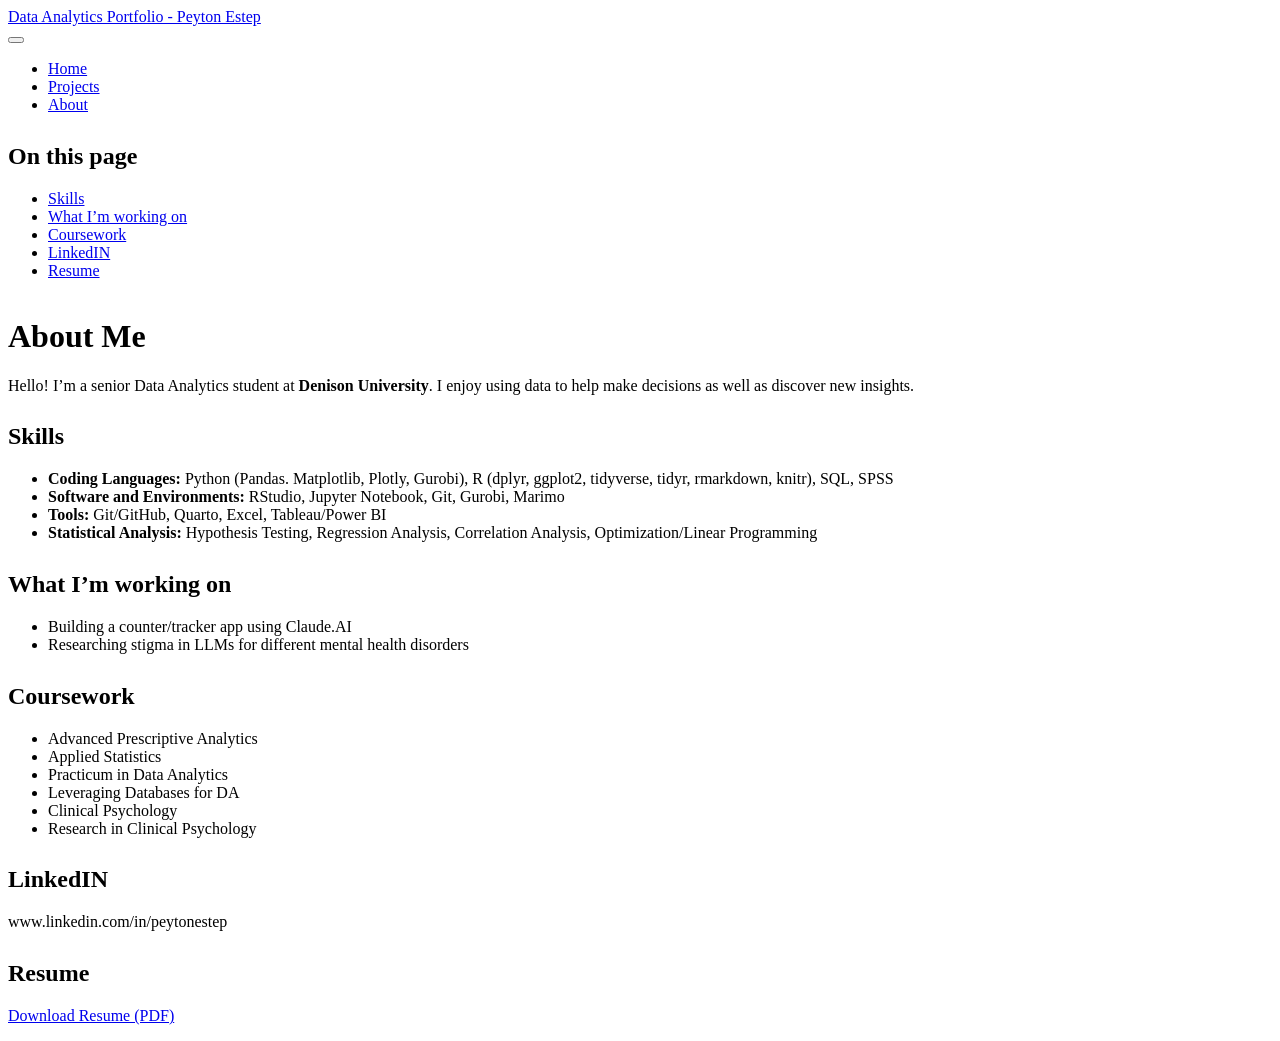
==== about.html @ 3075b3eb "Add files via upload" ====
<!DOCTYPE html>
<html xmlns="http://www.w3.org/1999/xhtml" lang="en" xml:lang="en"><head>

<meta charset="utf-8">
<meta name="generator" content="quarto-1.9.35">

<meta name="viewport" content="width=device-width, initial-scale=1.0, user-scalable=yes">


<title>About Me – Data Analytics Portfolio - Peyton Estep</title>
<style>
/* Default styles provided by pandoc.
** See https://pandoc.org/MANUAL.html#variables-for-html for config info.
*/
code{white-space: pre-wrap;}
span.smallcaps{font-variant: small-caps;}
div.columns{display: flex; gap: min(4vw, 1.5em);}
div.column{flex: auto; overflow-x: auto;}
div.hanging-indent{margin-left: 1.5em; text-indent: -1.5em;}
ul.task-list{list-style: none;}
ul.task-list li input[type="checkbox"] {
  width: 0.8em;
  margin: 0 0.8em 0.2em -1em; /* quarto-specific, see https://github.com/quarto-dev/quarto-cli/issues/4556 */ 
  vertical-align: middle;
}
</style>


<script src="site_libs/quarto-nav/quarto-nav.js"></script>
<script src="site_libs/quarto-nav/headroom.min.js"></script>
<script src="site_libs/clipboard/clipboard.min.js"></script>
<script src="site_libs/quarto-search/autocomplete.umd.js"></script>
<script src="site_libs/quarto-search/fuse.min.js"></script>
<script src="site_libs/quarto-search/quarto-search.js"></script>
<meta name="quarto:offset" content="./">
<script src="site_libs/quarto-html/quarto.js" type="module"></script>
<script src="site_libs/quarto-html/tabsets/tabsets.js" type="module"></script>
<script src="site_libs/quarto-html/popper.min.js"></script>
<script src="site_libs/quarto-html/tippy.umd.min.js"></script>
<script src="site_libs/quarto-html/anchor.min.js"></script>
<link href="site_libs/quarto-html/tippy.css" rel="stylesheet">
<link href="site_libs/quarto-html/quarto-syntax-highlighting-46f66b053e56abd73bb6e954d61a315b.css" rel="stylesheet" id="quarto-text-highlighting-styles">
<script src="site_libs/bootstrap/bootstrap.min.js"></script>
<link href="site_libs/bootstrap/bootstrap-icons.css" rel="stylesheet">
<link href="site_libs/bootstrap/bootstrap-a0f9fd0d421825b736dc1bbcbcba2219.min.css" rel="stylesheet" append-hash="true" id="quarto-bootstrap" data-mode="light">
<script id="quarto-search-options" type="application/json">{
  "location": "navbar",
  "copy-button": false,
  "collapse-after": 3,
  "panel-placement": "end",
  "type": "overlay",
  "limit": 50,
  "keyboard-shortcut": [
    "f",
    "/",
    "s"
  ],
  "show-item-context": false,
  "language": {
    "search-no-results-text": "No results",
    "search-matching-documents-text": "matching documents",
    "search-copy-link-title": "Copy link to search",
    "search-hide-matches-text": "Hide additional matches",
    "search-more-match-text": "more match in this document",
    "search-more-matches-text": "more matches in this document",
    "search-clear-button-title": "Clear",
    "search-text-placeholder": "",
    "search-detached-cancel-button-title": "Cancel",
    "search-submit-button-title": "Submit",
    "search-label": "Search"
  }
}</script>


<link rel="stylesheet" href="styles.css">
</head>

<body class="nav-fixed quarto-light">

<div id="quarto-search-results"></div>
  <header id="quarto-header" class="headroom fixed-top">
    <nav class="navbar navbar-expand-lg " data-bs-theme="dark">
      <div class="navbar-container container-fluid">
      <div class="navbar-brand-container mx-auto">
    <a class="navbar-brand" href="./index.html">
    <span class="navbar-title">Data Analytics Portfolio - Peyton Estep</span>
    </a>
  </div>
            <div id="quarto-search" class="" title="Search"></div>
          <button class="navbar-toggler" type="button" data-bs-toggle="collapse" data-bs-target="#navbarCollapse" aria-controls="navbarCollapse" role="menu" aria-expanded="false" aria-label="Toggle navigation" onclick="if (window.quartoToggleHeadroom) { window.quartoToggleHeadroom(); }">
  <span class="navbar-toggler-icon"></span>
</button>
          <div class="collapse navbar-collapse" id="navbarCollapse">
            <ul class="navbar-nav navbar-nav-scroll me-auto">
  <li class="nav-item">
    <a class="nav-link" href="./index.html"> 
<span class="menu-text">Home</span></a>
  </li>  
  <li class="nav-item">
    <a class="nav-link" href="./projects.html"> 
<span class="menu-text">Projects</span></a>
  </li>  
  <li class="nav-item">
    <a class="nav-link active" href="./about.html" aria-current="page"> 
<span class="menu-text">About</span></a>
  </li>  
</ul>
          </div> <!-- /navcollapse -->
            <div class="quarto-navbar-tools">
</div>
      </div> <!-- /container-fluid -->
    </nav>
</header>
<!-- content -->
<div id="quarto-content" class="quarto-container page-columns page-rows-contents page-layout-article page-navbar">
<!-- sidebar -->
<!-- margin-sidebar -->
    <div id="quarto-margin-sidebar" class="sidebar margin-sidebar">
        <nav id="TOC" role="doc-toc" class="toc-active">
    <h2 id="toc-title">On this page</h2>
   
  <ul>
  <li><a href="#skills" id="toc-skills" class="nav-link active" data-scroll-target="#skills">Skills</a></li>
  <li><a href="#what-im-working-on" id="toc-what-im-working-on" class="nav-link" data-scroll-target="#what-im-working-on">What I’m working on</a></li>
  <li><a href="#coursework" id="toc-coursework" class="nav-link" data-scroll-target="#coursework">Coursework</a></li>
  <li><a href="#linkedin" id="toc-linkedin" class="nav-link" data-scroll-target="#linkedin">LinkedIN</a></li>
  <li><a href="#resume" id="toc-resume" class="nav-link" data-scroll-target="#resume">Resume</a></li>
  </ul>
</nav>
    </div>
<!-- main -->
<main class="content" id="quarto-document-content">

<header id="title-block-header" class="quarto-title-block default">
<div class="quarto-title">
<h1 class="title">About Me</h1>
</div>



<div class="quarto-title-meta">

    
  
    
  </div>
  


</header>


<p>Hello! I’m a senior Data Analytics student at <strong>Denison University</strong>. I enjoy using data to help make decisions as well as discover new insights.</p>
<section id="skills" class="level2">
<h2 class="anchored" data-anchor-id="skills">Skills</h2>
<ul>
<li><strong>Coding Languages:</strong> Python (Pandas. Matplotlib, Plotly, Gurobi), R (dplyr, ggplot2, tidyverse, tidyr, rmarkdown, knitr), SQL, SPSS</li>
<li><strong>Software and Environments:</strong> RStudio, Jupyter Notebook, Git, Gurobi, Marimo</li>
<li><strong>Tools:</strong> Git/GitHub, Quarto, Excel, Tableau/Power BI<br>
</li>
<li><strong>Statistical Analysis:</strong> Hypothesis Testing, Regression Analysis, Correlation Analysis, Optimization/Linear Programming</li>
</ul>
</section>
<section id="what-im-working-on" class="level2">
<h2 class="anchored" data-anchor-id="what-im-working-on">What I’m working on</h2>
<ul>
<li>Building a counter/tracker app using Claude.AI</li>
<li>Researching stigma in LLMs for different mental health disorders</li>
</ul>
</section>
<section id="coursework" class="level2">
<h2 class="anchored" data-anchor-id="coursework">Coursework</h2>
<ul>
<li>Advanced Prescriptive Analytics</li>
<li>Applied Statistics</li>
<li>Practicum in Data Analytics</li>
<li>Leveraging Databases for DA</li>
<li>Clinical Psychology</li>
<li>Research in Clinical Psychology</li>
</ul>
</section>
<section id="linkedin" class="level2">
<h2 class="anchored" data-anchor-id="linkedin">LinkedIN</h2>
<p>www.linkedin.com/in/peytonestep</p>
</section>
<section id="resume" class="level2">
<h2 class="anchored" data-anchor-id="resume">Resume</h2>
<p><a href="Resume - Peyton Estep.pdf">Download Resume (PDF)</a></p>


</section>

</main> <!-- /main -->
<script id="quarto-html-after-body" type="application/javascript">
  window.document.addEventListener("DOMContentLoaded", function (event) {
    const icon = "";
    const anchorJS = new window.AnchorJS();
    anchorJS.options = {
      placement: 'right',
      icon: icon
    };
    anchorJS.add('.anchored');
    const isCodeAnnotation = (el) => {
      for (const clz of el.classList) {
        if (clz.startsWith('code-annotation-')) {                     
          return true;
        }
      }
      return false;
    }
    const onCopySuccess = function(e) {
      // button target
      const button = e.trigger;
      // don't keep focus
      button.blur();
      // flash "checked"
      button.classList.add('code-copy-button-checked');
      var currentTitle = button.getAttribute("title");
      button.setAttribute("title", "Copied!");
      let tooltip;
      if (window.bootstrap) {
        button.setAttribute("data-bs-toggle", "tooltip");
        button.setAttribute("data-bs-placement", "left");
        button.setAttribute("data-bs-title", "Copied!");
        tooltip = new bootstrap.Tooltip(button, 
          { trigger: "manual", 
            customClass: "code-copy-button-tooltip",
            offset: [0, -8]});
        tooltip.show();    
      }
      setTimeout(function() {
        if (tooltip) {
          tooltip.hide();
          button.removeAttribute("data-bs-title");
          button.removeAttribute("data-bs-toggle");
          button.removeAttribute("data-bs-placement");
        }
        button.setAttribute("title", currentTitle);
        button.classList.remove('code-copy-button-checked');
      }, 1000);
      // clear code selection
      e.clearSelection();
    }
    const getTextToCopy = function(trigger) {
      const outerScaffold = trigger.parentElement.cloneNode(true);
      const codeEl = outerScaffold.querySelector('code');
      for (const childEl of codeEl.children) {
        if (isCodeAnnotation(childEl)) {
          childEl.remove();
        }
      }
      return codeEl.innerText;
    }
    const clipboard = new window.ClipboardJS('.code-copy-button:not([data-in-quarto-modal])', {
      text: getTextToCopy
    });
    clipboard.on('success', onCopySuccess);
    if (window.document.getElementById('quarto-embedded-source-code-modal')) {
      const clipboardModal = new window.ClipboardJS('.code-copy-button[data-in-quarto-modal]', {
        text: getTextToCopy,
        container: window.document.getElementById('quarto-embedded-source-code-modal')
      });
      clipboardModal.on('success', onCopySuccess);
    }
      var localhostRegex = new RegExp(/^(?:http|https):\/\/localhost\:?[0-9]*\//);
      var mailtoRegex = new RegExp(/^mailto:/);
        var filterRegex = new RegExp('/' + window.location.host + '/');
      var isInternal = (href) => {
          return filterRegex.test(href) || localhostRegex.test(href) || mailtoRegex.test(href);
      }
      // Inspect non-navigation links and adorn them if external
     var links = window.document.querySelectorAll('a[href]:not(.nav-link):not(.navbar-brand):not(.toc-action):not(.sidebar-link):not(.sidebar-item-toggle):not(.pagination-link):not(.no-external):not([aria-hidden]):not(.dropdown-item):not(.quarto-navigation-tool):not(.about-link)');
      for (var i=0; i<links.length; i++) {
        const link = links[i];
        if (!isInternal(link.href)) {
          // undo the damage that might have been done by quarto-nav.js in the case of
          // links that we want to consider external
          if (link.dataset.originalHref !== undefined) {
            link.href = link.dataset.originalHref;
          }
        }
      }
    function tippyHover(el, contentFn, onTriggerFn, onUntriggerFn) {
      const config = {
        allowHTML: true,
        maxWidth: 500,
        delay: 100,
        arrow: false,
        appendTo: function(el) {
            return el.parentElement;
        },
        interactive: true,
        interactiveBorder: 10,
        theme: 'quarto',
        placement: 'bottom-start',
      };
      if (contentFn) {
        config.content = contentFn;
      }
      if (onTriggerFn) {
        config.onTrigger = onTriggerFn;
      }
      if (onUntriggerFn) {
        config.onUntrigger = onUntriggerFn;
      }
      window.tippy(el, config); 
    }
    const noterefs = window.document.querySelectorAll('a[role="doc-noteref"]');
    for (var i=0; i<noterefs.length; i++) {
      const ref = noterefs[i];
      tippyHover(ref, function() {
        // use id or data attribute instead here
        let href = ref.getAttribute('data-footnote-href') || ref.getAttribute('href');
        try { href = new URL(href).hash; } catch {}
        const id = href.replace(/^#\/?/, "");
        const note = window.document.getElementById(id);
        if (note) {
          return note.innerHTML;
        } else {
          return "";
        }
      });
    }
    const xrefs = window.document.querySelectorAll('a.quarto-xref');
    const processXRef = (id, note) => {
      // Strip column container classes
      const stripColumnClz = (el) => {
        el.classList.remove("page-full", "page-columns");
        if (el.children) {
          for (const child of el.children) {
            stripColumnClz(child);
          }
        }
      }
      stripColumnClz(note)
      if (id === null || id.startsWith('sec-')) {
        // Special case sections, only their first couple elements
        const container = document.createElement("div");
        if (note.children && note.children.length > 2) {
          container.appendChild(note.children[0].cloneNode(true));
          for (let i = 1; i < note.children.length; i++) {
            const child = note.children[i];
            if (child.tagName === "P" && child.innerText === "") {
              continue;
            } else {
              container.appendChild(child.cloneNode(true));
              break;
            }
          }
          if (window.Quarto?.typesetMath) {
            window.Quarto.typesetMath(container);
          }
          return container.innerHTML
        } else {
          if (window.Quarto?.typesetMath) {
            window.Quarto.typesetMath(note);
          }
          return note.innerHTML;
        }
      } else {
        // Remove any anchor links if they are present
        const anchorLink = note.querySelector('a.anchorjs-link');
        if (anchorLink) {
          anchorLink.remove();
        }
        if (window.Quarto?.typesetMath) {
          window.Quarto.typesetMath(note);
        }
        if (note.classList.contains("callout")) {
          return note.outerHTML;
        } else {
          return note.innerHTML;
        }
      }
    }
    for (var i=0; i<xrefs.length; i++) {
      const xref = xrefs[i];
      tippyHover(xref, undefined, function(instance) {
        instance.disable();
        let url = xref.getAttribute('href');
        let hash = undefined; 
        if (url.startsWith('#')) {
          hash = url;
        } else {
          try { hash = new URL(url).hash; } catch {}
        }
        if (hash) {
          const id = hash.replace(/^#\/?/, "");
          const note = window.document.getElementById(id);
          if (note !== null) {
            try {
              const html = processXRef(id, note.cloneNode(true));
              instance.setContent(html);
            } finally {
              instance.enable();
              instance.show();
            }
          } else {
            // See if we can fetch this
            fetch(url.split('#')[0])
            .then(res => res.text())
            .then(html => {
              const parser = new DOMParser();
              const htmlDoc = parser.parseFromString(html, "text/html");
              const note = htmlDoc.getElementById(id);
              if (note !== null) {
                const html = processXRef(id, note);
                instance.setContent(html);
              } 
            }).finally(() => {
              instance.enable();
              instance.show();
            });
          }
        } else {
          // See if we can fetch a full url (with no hash to target)
          // This is a special case and we should probably do some content thinning / targeting
          fetch(url)
          .then(res => res.text())
          .then(html => {
            const parser = new DOMParser();
            const htmlDoc = parser.parseFromString(html, "text/html");
            const note = htmlDoc.querySelector('main.content');
            if (note !== null) {
              // This should only happen for chapter cross references
              // (since there is no id in the URL)
              // remove the first header
              if (note.children.length > 0 && note.children[0].tagName === "HEADER") {
                note.children[0].remove();
              }
              const html = processXRef(null, note);
              instance.setContent(html);
            } 
          }).finally(() => {
            instance.enable();
            instance.show();
          });
        }
      }, function(instance) {
      });
    }
        let selectedAnnoteEl;
        const selectorForAnnotation = ( cell, annotation) => {
          let cellAttr = 'data-code-cell="' + cell + '"';
          let lineAttr = 'data-code-annotation="' +  annotation + '"';
          const selector = 'span[' + cellAttr + '][' + lineAttr + ']';
          return selector;
        }
        const selectCodeLines = (annoteEl) => {
          const doc = window.document;
          const targetCell = annoteEl.getAttribute("data-target-cell");
          const targetAnnotation = annoteEl.getAttribute("data-target-annotation");
          const annoteSpan = window.document.querySelector(selectorForAnnotation(targetCell, targetAnnotation));
          const lines = annoteSpan.getAttribute("data-code-lines").split(",");
          const lineIds = lines.map((line) => {
            return targetCell + "-" + line;
          })
          let top = null;
          let height = null;
          let parent = null;
          if (lineIds.length > 0) {
              //compute the position of the single el (top and bottom and make a div)
              const el = window.document.getElementById(lineIds[0]);
              top = el.offsetTop;
              height = el.offsetHeight;
              parent = el.parentElement.parentElement;
            if (lineIds.length > 1) {
              const lastEl = window.document.getElementById(lineIds[lineIds.length - 1]);
              const bottom = lastEl.offsetTop + lastEl.offsetHeight;
              height = bottom - top;
            }
            if (top !== null && height !== null && parent !== null) {
              // cook up a div (if necessary) and position it 
              let div = window.document.getElementById("code-annotation-line-highlight");
              if (div === null) {
                div = window.document.createElement("div");
                div.setAttribute("id", "code-annotation-line-highlight");
                div.style.position = 'absolute';
                parent.appendChild(div);
              }
              div.style.top = top - 2 + "px";
              div.style.height = height + 4 + "px";
              div.style.left = 0;
              let gutterDiv = window.document.getElementById("code-annotation-line-highlight-gutter");
              if (gutterDiv === null) {
                gutterDiv = window.document.createElement("div");
                gutterDiv.setAttribute("id", "code-annotation-line-highlight-gutter");
                gutterDiv.style.position = 'absolute';
                const codeCell = window.document.getElementById(targetCell);
                const gutter = codeCell.querySelector('.code-annotation-gutter');
                gutter.appendChild(gutterDiv);
              }
              gutterDiv.style.top = top - 2 + "px";
              gutterDiv.style.height = height + 4 + "px";
            }
            selectedAnnoteEl = annoteEl;
          }
        };
        const unselectCodeLines = () => {
          const elementsIds = ["code-annotation-line-highlight", "code-annotation-line-highlight-gutter"];
          elementsIds.forEach((elId) => {
            const div = window.document.getElementById(elId);
            if (div) {
              div.remove();
            }
          });
          selectedAnnoteEl = undefined;
        };
          // Handle positioning of the toggle
      window.addEventListener(
        "resize",
        throttle(() => {
          elRect = undefined;
          if (selectedAnnoteEl) {
            selectCodeLines(selectedAnnoteEl);
          }
        }, 10)
      );
      function throttle(fn, ms) {
      let throttle = false;
      let timer;
        return (...args) => {
          if(!throttle) { // first call gets through
              fn.apply(this, args);
              throttle = true;
          } else { // all the others get throttled
              if(timer) clearTimeout(timer); // cancel #2
              timer = setTimeout(() => {
                fn.apply(this, args);
                timer = throttle = false;
              }, ms);
          }
        };
      }
        // Attach click handler to the DT
        const annoteDls = window.document.querySelectorAll('dt[data-target-cell]');
        for (const annoteDlNode of annoteDls) {
          annoteDlNode.addEventListener('click', (event) => {
            const clickedEl = event.target;
            if (clickedEl !== selectedAnnoteEl) {
              unselectCodeLines();
              const activeEl = window.document.querySelector('dt[data-target-cell].code-annotation-active');
              if (activeEl) {
                activeEl.classList.remove('code-annotation-active');
              }
              selectCodeLines(clickedEl);
              clickedEl.classList.add('code-annotation-active');
            } else {
              // Unselect the line
              unselectCodeLines();
              clickedEl.classList.remove('code-annotation-active');
            }
          });
        }
    const findCites = (el) => {
      const parentEl = el.parentElement;
      if (parentEl) {
        const cites = parentEl.dataset.cites;
        if (cites) {
          return {
            el,
            cites: cites.split(' ')
          };
        } else {
          return findCites(el.parentElement)
        }
      } else {
        return undefined;
      }
    };
    var bibliorefs = window.document.querySelectorAll('a[role="doc-biblioref"]');
    for (var i=0; i<bibliorefs.length; i++) {
      const ref = bibliorefs[i];
      const citeInfo = findCites(ref);
      if (citeInfo) {
        tippyHover(citeInfo.el, function() {
          var popup = window.document.createElement('div');
          citeInfo.cites.forEach(function(cite) {
            var citeDiv = window.document.createElement('div');
            citeDiv.classList.add('hanging-indent');
            citeDiv.classList.add('csl-entry');
            var biblioDiv = window.document.getElementById('ref-' + cite);
            if (biblioDiv) {
              citeDiv.innerHTML = biblioDiv.innerHTML;
            }
            popup.appendChild(citeDiv);
          });
          return popup.innerHTML;
        });
      }
    }
  });
  </script>
</div> <!-- /content -->




</body></html>
---- styles.css ----
/* Simple styling tweaks (optional). Keep it minimal. */

h1, h2, h3 {
  margin-top: 1.2em;
}

.callout {
  border-radius: 12px;
}
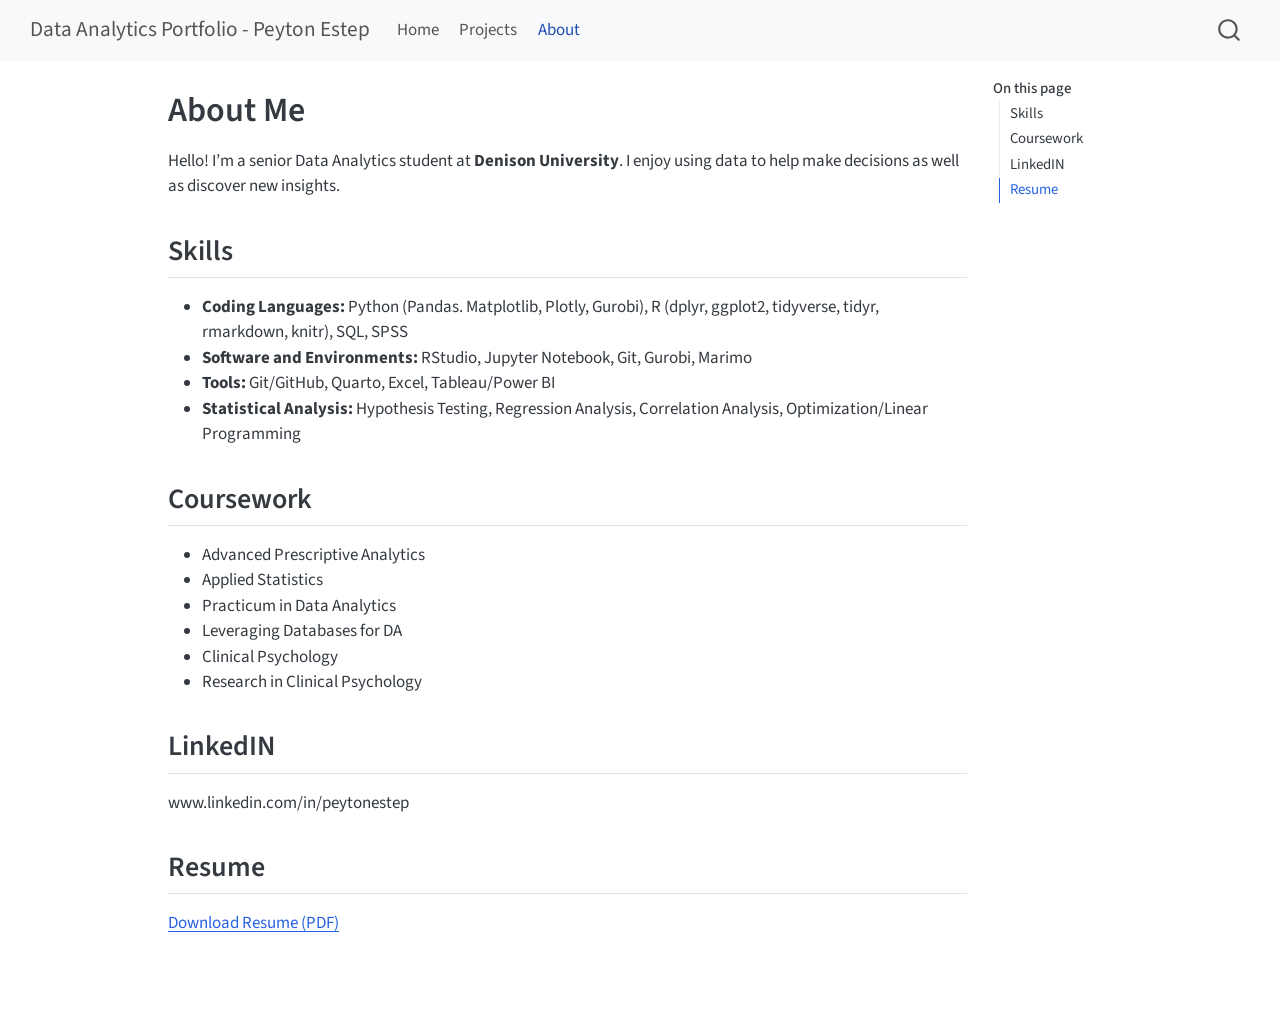
==== commit cc13919d: "Add files via upload" ====
--- a/about.html
+++ b/about.html
@@ -121,7 +121,6 @@
    
   <ul>
   <li><a href="#skills" id="toc-skills" class="nav-link active" data-scroll-target="#skills">Skills</a></li>
-  <li><a href="#what-im-working-on" id="toc-what-im-working-on" class="nav-link" data-scroll-target="#what-im-working-on">What I’m working on</a></li>
   <li><a href="#coursework" id="toc-coursework" class="nav-link" data-scroll-target="#coursework">Coursework</a></li>
   <li><a href="#linkedin" id="toc-linkedin" class="nav-link" data-scroll-target="#linkedin">LinkedIN</a></li>
   <li><a href="#resume" id="toc-resume" class="nav-link" data-scroll-target="#resume">Resume</a></li>
@@ -159,13 +158,6 @@
 <li><strong>Tools:</strong> Git/GitHub, Quarto, Excel, Tableau/Power BI<br>
 </li>
 <li><strong>Statistical Analysis:</strong> Hypothesis Testing, Regression Analysis, Correlation Analysis, Optimization/Linear Programming</li>
-</ul>
-</section>
-<section id="what-im-working-on" class="level2">
-<h2 class="anchored" data-anchor-id="what-im-working-on">What I’m working on</h2>
-<ul>
-<li>Building a counter/tracker app using Claude.AI</li>
-<li>Researching stigma in LLMs for different mental health disorders</li>
 </ul>
 </section>
 <section id="coursework" class="level2">
--- a/site_libs/quarto-html/tippy.css
+++ b/site_libs/quarto-html/tippy.css
@@ -0,0 +1 @@
+.tippy-box[data-animation=fade][data-state=hidden]{opacity:0}[data-tippy-root]{max-width:calc(100vw - 10px)}.tippy-box{position:relative;background-color:#333;color:#fff;border-radius:4px;font-size:14px;line-height:1.4;white-space:normal;outline:0;transition-property:transform,visibility,opacity}.tippy-box[data-placement^=top]>.tippy-arrow{bottom:0}.tippy-box[data-placement^=top]>.tippy-arrow:before{bottom:-7px;left:0;border-width:8px 8px 0;border-top-color:initial;transform-origin:center top}.tippy-box[data-placement^=bottom]>.tippy-arrow{top:0}.tippy-box[data-placement^=bottom]>.tippy-arrow:before{top:-7px;left:0;border-width:0 8px 8px;border-bottom-color:initial;transform-origin:center bottom}.tippy-box[data-placement^=left]>.tippy-arrow{right:0}.tippy-box[data-placement^=left]>.tippy-arrow:before{border-width:8px 0 8px 8px;border-left-color:initial;right:-7px;transform-origin:center left}.tippy-box[data-placement^=right]>.tippy-arrow{left:0}.tippy-box[data-placement^=right]>.tippy-arrow:before{left:-7px;border-width:8px 8px 8px 0;border-right-color:initial;transform-origin:center right}.tippy-box[data-inertia][data-state=visible]{transition-timing-function:cubic-bezier(.54,1.5,.38,1.11)}.tippy-arrow{width:16px;height:16px;color:#333}.tippy-arrow:before{content:"";position:absolute;border-color:transparent;border-style:solid}.tippy-content{position:relative;padding:5px 9px;z-index:1}
--- a/site_libs/quarto-html/quarto-syntax-highlighting-46f66b053e56abd73bb6e954d61a315b.css
+++ b/site_libs/quarto-html/quarto-syntax-highlighting-46f66b053e56abd73bb6e954d61a315b.css
@@ -0,0 +1,236 @@
+/* quarto syntax highlight colors */
+:root {
+  --quarto-hl-ot-color: #003B4F;
+  --quarto-hl-at-color: #657422;
+  --quarto-hl-ss-color: #20794D;
+  --quarto-hl-an-color: #5E5E5E;
+  --quarto-hl-fu-color: #4758AB;
+  --quarto-hl-st-color: #20794D;
+  --quarto-hl-cf-color: #003B4F;
+  --quarto-hl-op-color: #5E5E5E;
+  --quarto-hl-er-color: #AD0000;
+  --quarto-hl-bn-color: #AD0000;
+  --quarto-hl-al-color: #AD0000;
+  --quarto-hl-va-color: #111111;
+  --quarto-hl-bu-color: inherit;
+  --quarto-hl-ex-color: inherit;
+  --quarto-hl-pp-color: #AD0000;
+  --quarto-hl-in-color: #5E5E5E;
+  --quarto-hl-vs-color: #20794D;
+  --quarto-hl-wa-color: #5E5E5E;
+  --quarto-hl-do-color: #5E5E5E;
+  --quarto-hl-im-color: #00769E;
+  --quarto-hl-ch-color: #20794D;
+  --quarto-hl-dt-color: #AD0000;
+  --quarto-hl-fl-color: #AD0000;
+  --quarto-hl-co-color: #5E5E5E;
+  --quarto-hl-cv-color: #5E5E5E;
+  --quarto-hl-cn-color: #8f5902;
+  --quarto-hl-sc-color: #5E5E5E;
+  --quarto-hl-dv-color: #AD0000;
+  --quarto-hl-kw-color: #003B4F;
+}
+
+/* other quarto variables */
+:root {
+  --quarto-font-monospace: SFMono-Regular, Menlo, Monaco, Consolas, "Liberation Mono", "Courier New", monospace;
+}
+
+/* syntax highlight based on Pandoc's rules */
+pre > code.sourceCode > span {
+  color: #003B4F;
+}
+
+code.sourceCode > span {
+  color: #003B4F;
+}
+
+div.sourceCode,
+div.sourceCode pre.sourceCode {
+  color: #003B4F;
+}
+
+/* Normal */
+code span {
+  color: #003B4F;
+}
+
+/* Alert */
+code span.al {
+  color: #AD0000;
+  font-style: inherit;
+}
+
+/* Annotation */
+code span.an {
+  color: #5E5E5E;
+  font-style: inherit;
+}
+
+/* Attribute */
+code span.at {
+  color: #657422;
+  font-style: inherit;
+}
+
+/* BaseN */
+code span.bn {
+  color: #AD0000;
+  font-style: inherit;
+}
+
+/* BuiltIn */
+code span.bu {
+  font-style: inherit;
+}
+
+/* ControlFlow */
+code span.cf {
+  color: #003B4F;
+  font-weight: bold;
+  font-style: inherit;
+}
+
+/* Char */
+code span.ch {
+  color: #20794D;
+  font-style: inherit;
+}
+
+/* Constant */
+code span.cn {
+  color: #8f5902;
+  font-style: inherit;
+}
+
+/* Comment */
+code span.co {
+  color: #5E5E5E;
+  font-style: inherit;
+}
+
+/* CommentVar */
+code span.cv {
+  color: #5E5E5E;
+  font-style: italic;
+}
+
+/* Documentation */
+code span.do {
+  color: #5E5E5E;
+  font-style: italic;
+}
+
+/* DataType */
+code span.dt {
+  color: #AD0000;
+  font-style: inherit;
+}
+
+/* DecVal */
+code span.dv {
+  color: #AD0000;
+  font-style: inherit;
+}
+
+/* Error */
+code span.er {
+  color: #AD0000;
+  font-style: inherit;
+}
+
+/* Extension */
+code span.ex {
+  font-style: inherit;
+}
+
+/* Float */
+code span.fl {
+  color: #AD0000;
+  font-style: inherit;
+}
+
+/* Function */
+code span.fu {
+  color: #4758AB;
+  font-style: inherit;
+}
+
+/* Import */
+code span.im {
+  color: #00769E;
+  font-style: inherit;
+}
+
+/* Information */
+code span.in {
+  color: #5E5E5E;
+  font-style: inherit;
+}
+
+/* Keyword */
+code span.kw {
+  color: #003B4F;
+  font-weight: bold;
+  font-style: inherit;
+}
+
+/* Operator */
+code span.op {
+  color: #5E5E5E;
+  font-style: inherit;
+}
+
+/* Other */
+code span.ot {
+  color: #003B4F;
+  font-style: inherit;
+}
+
+/* Preprocessor */
+code span.pp {
+  color: #AD0000;
+  font-style: inherit;
+}
+
+/* SpecialChar */
+code span.sc {
+  color: #5E5E5E;
+  font-style: inherit;
+}
+
+/* SpecialString */
+code span.ss {
+  color: #20794D;
+  font-style: inherit;
+}
+
+/* String */
+code span.st {
+  color: #20794D;
+  font-style: inherit;
+}
+
+/* Variable */
+code span.va {
+  color: #111111;
+  font-style: inherit;
+}
+
+/* VerbatimString */
+code span.vs {
+  color: #20794D;
+  font-style: inherit;
+}
+
+/* Warning */
+code span.wa {
+  color: #5E5E5E;
+  font-style: italic;
+}
+
+.prevent-inlining {
+  content: "</";
+}
+
+/*# sourceMappingURL=5022ed312398f59a55adce476d7327af.css.map */
